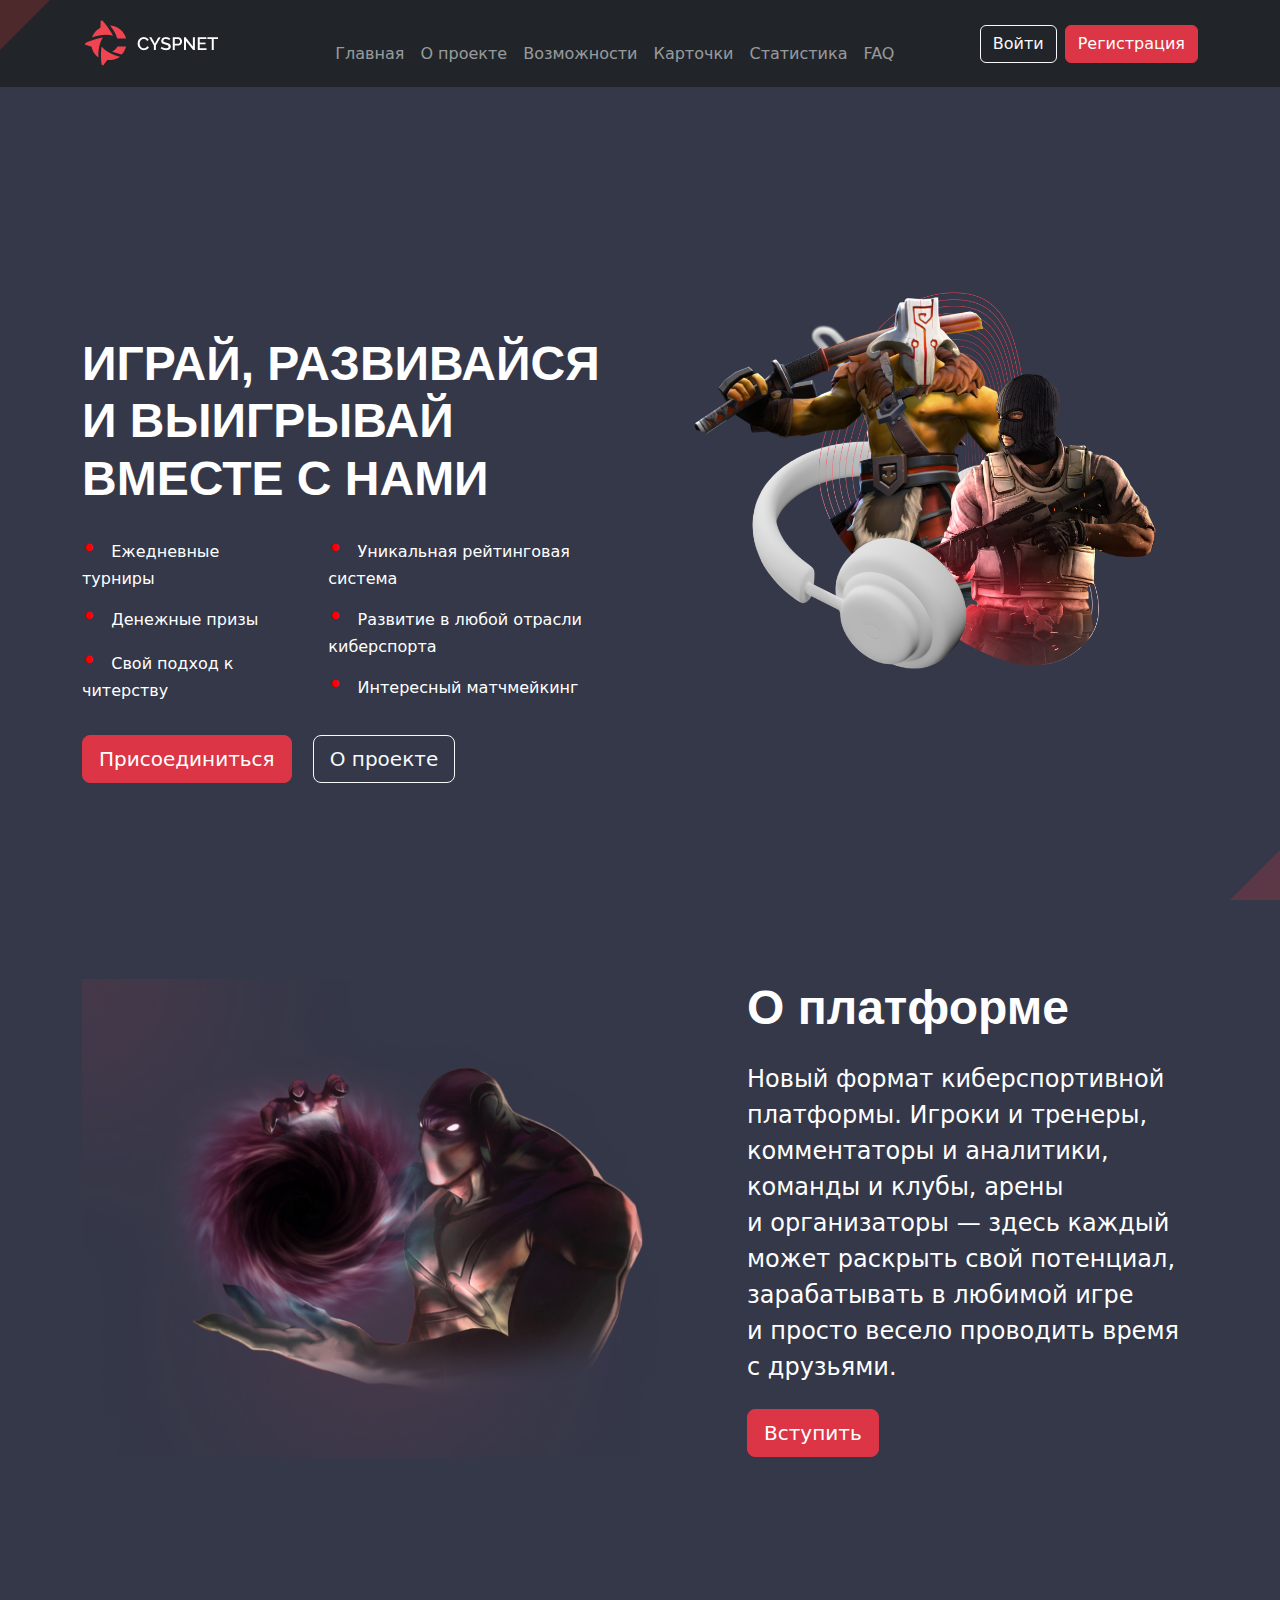
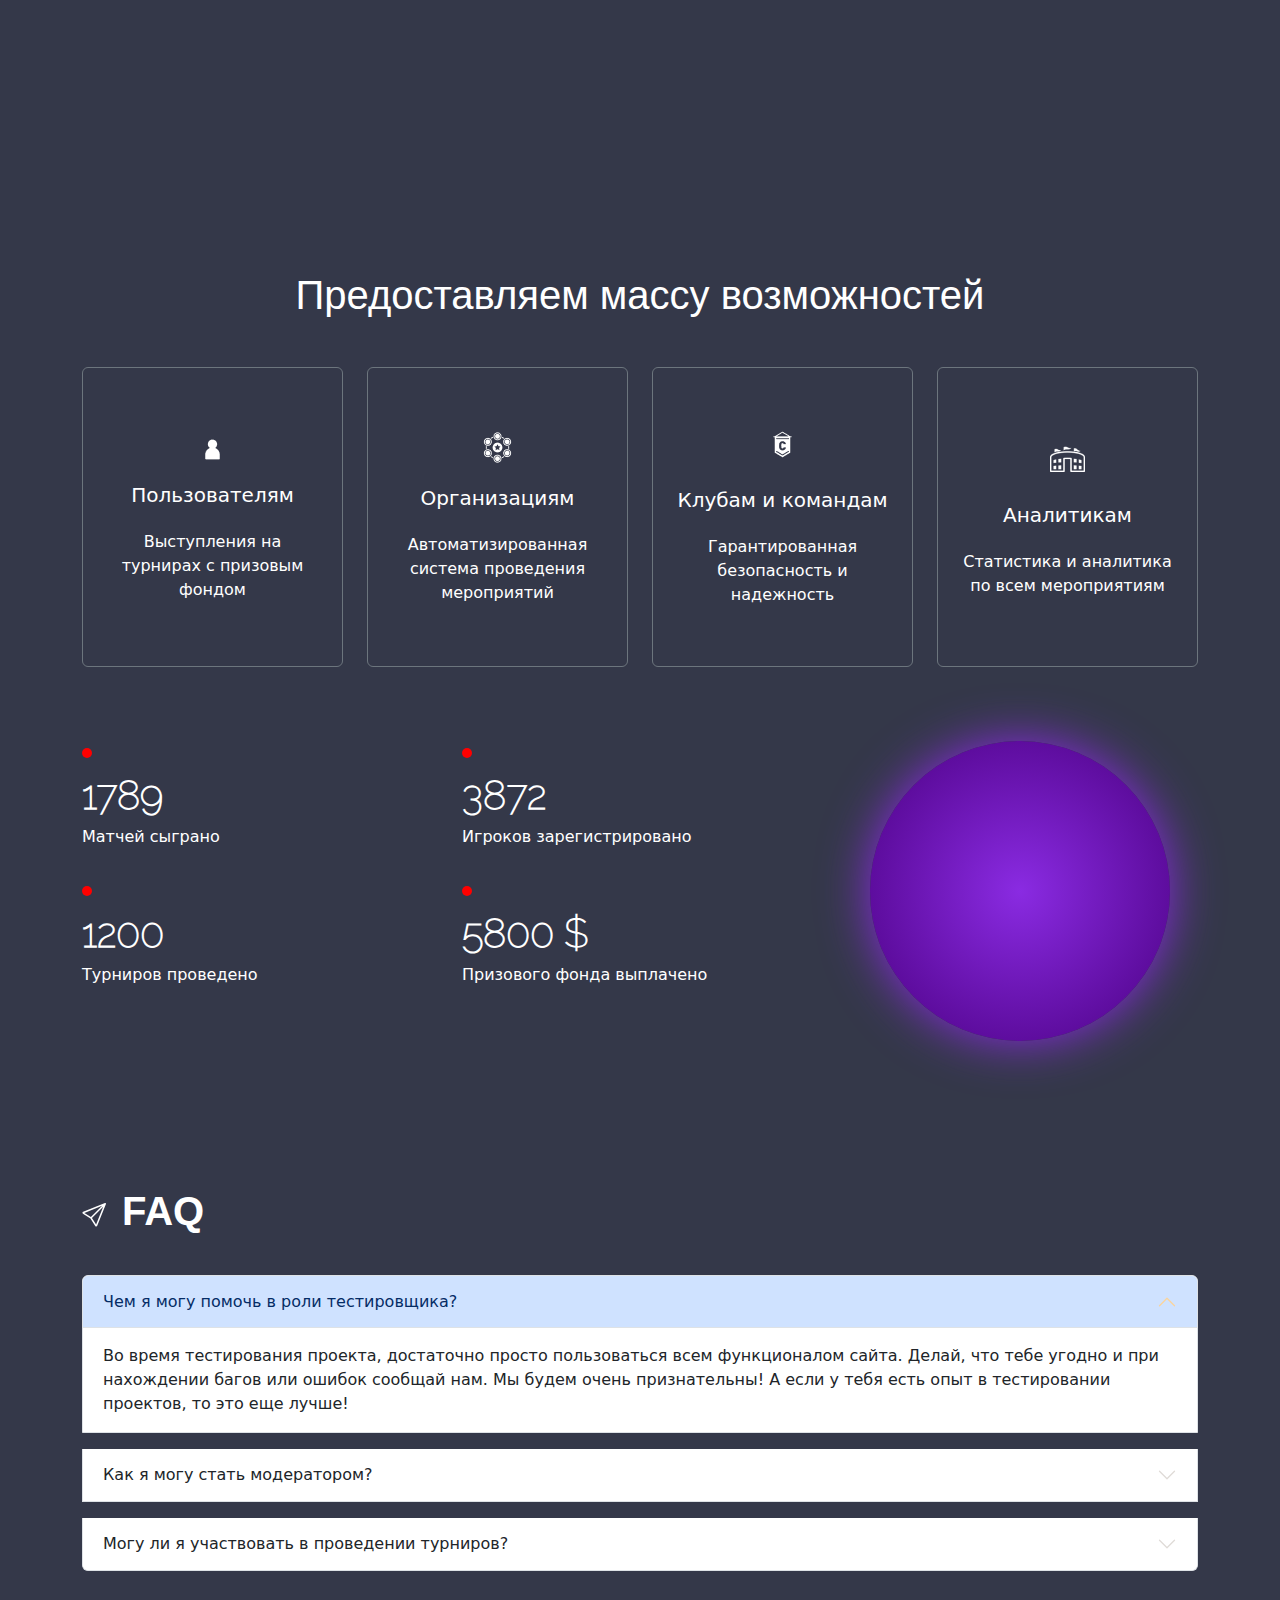
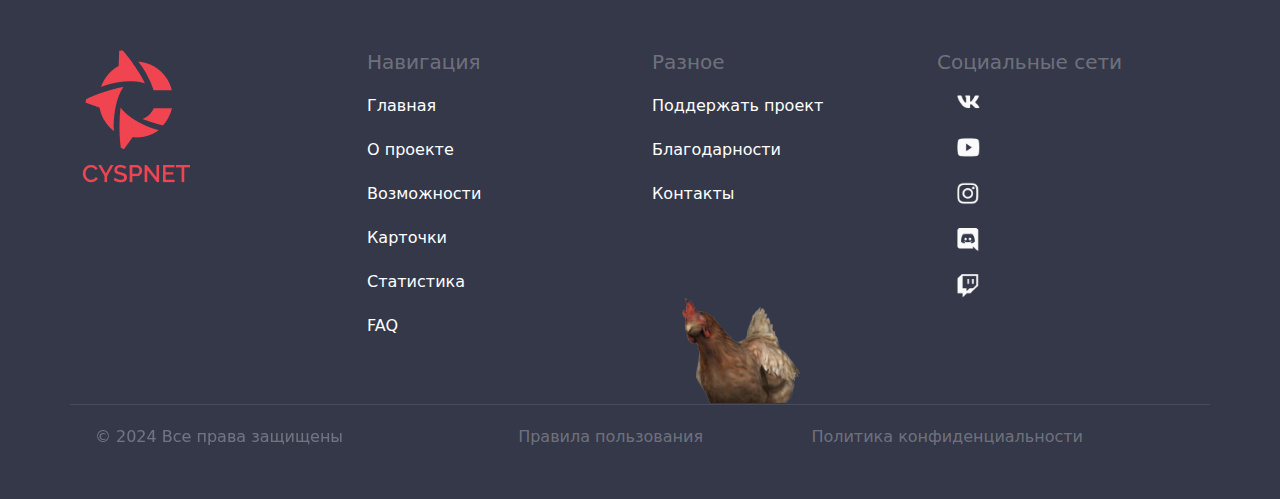
==== index.html @ 746503e1 "Add files via upload" ====
﻿<!DOCTYPE html>
<html lang="ru">
<head>
    <meta charset="UTF-8">
    <meta name="viewport" content="width=device-width, initial-scale=1.0">
    <title>CYSPNET</title>
    <link rel="stylesheet" href="style.css">
    <script src="js/jquery-3.5.1.min.js"></script>
    <link href="boostrap/css/bootstrap.min.css" rel="stylesheet">
</head>
<body>
<nav class="navbar navbar-expand-lg navbar-dark bg-dark">
    <div class="container">
        <a class="navbar-brand" href="index.html"><img src="images/Logo.png"></a>
        <button class="navbar-toggler" type="button" data-bs-toggle="collapse" data-bs-target="#navbarNav">
            <span class="navbar-toggler-icon"></span>
        </button>
        <div class="collapse navbar-collapse justify-content-center" id="navbarNav">
            <ul class="navbar-nav">
                <li class="nav-item"><a class="nav-link" href="#">Главная</a></li>
                <li class="nav-item"><a class="nav-link" href="#">О проекте</a></li>
                <li class="nav-item"><a class="nav-link" href="#">Возможности</a></li>
                <li class="nav-item"><a class="nav-link" href="#">Карточки</a></li>
                <li class="nav-item"><a class="nav-link" href="#">Статистика</a></li>
                <li class="nav-item"><a class="nav-link" href="#">FAQ</a></li>
            </ul>
        </div>
        <div class="d-flex">
            <a href="login.html"><button class="btn btn-outline-light me-2">Войти</button></a>
            <a href="register.html"><button class="btn btn-danger">Регистрация</button></a>
        </div>
    </div>
</nav>

<section class="hero text-white d-flex align-items-center">
    <div class="container">
        <div class="row">
            <div class="col-lg-6"  style="padding-top: 100px;">
                <h1>ИГРАЙ, РАЗВИВАЙСЯ <br> И ВЫИГРЫВАЙ<br> ВМЕСТЕ С НАМИ</h1>
                <ul class="list-unstyled d-flex justify-content-center features my-4">
                    <div class="me-5">
                        <li class="mb-2"><span class="bullet">•</span> Ежедневные турниры</li>
                        <li class="mb-2"><span class="bullet">•</span> Денежные призы</li>
                        <li class="mb-2"><span class="bullet">•</span> Свой подход к читерству</li>
                    </div>
                    <div>
                        <li class="mb-2"><span class="bullet">•</span> Уникальная рейтинговая система</li>
                        <li class="mb-2"><span class="bullet">•</span> Развитие в любой отрасли киберспорта</li>
                        <li class="mb-2"><span class="bullet">•</span> Интересный матчмейкинг</li>
                    </div>
                </ul>
                <div class="mt-4">
                    <a class="btn btn-danger btn-lg me-3" href="register.html">Присоединиться</a>
                    <a class="btn btn-outline-light btn-lg" href="#">О проекте</a>
                </div>
            </div>
            <div class="col-lg-6 d-none d-lg-block">
                <img src="images/gaming-characters.png" alt="Gaming Characters" class="img-fluid">
            </div>
        </div>
    </div>
</section>

<div class="hero py-5">
    <div class="triangle triangle-top-left"></div>
    <div class="triangle triangle-bottom-right"></div>
    <div class="container">
        <div class="row align-items-center">
            <div class="col-md-7 mb-4 mb-md-0">
                <img src="images/Group_170.png" alt="Character Illustration" class="img-fluid">
            </div>
            <div class="col-md-5" style="color: #FFFFFF;">
                <h1 class="display-4 mb-4">О платформе</h1>
                <p class="lead mb-4">Новый формат киберспортивной платформы. Игроки и тренеры, комментаторы и аналитики, команды и клубы, арены и организаторы — здесь каждый может раскрыть свой потенциал, зарабатывать в любимой игре и просто весело проводить время с друзьями.</p>
                <button class="btn btn-danger btn-lg">Вступить</button>
            </div>
        </div>
    </div>
</div>

<div style="background-color: #343849; color: #FFFFFF">
    <br><br>
<main class="container mt-5">
    <h1 class="text-center mb-5">Предоставляем массу возможностей</h1>
    <div class="row">
        <div class="col-md-3 col-sm-6 mb-4">
            <div class="card feature-card text-center h-100 bg-transparent border border-secondary" style="color: #FFFFFF; min-height: 300px;">
                <div class="card-body p-4 text-center d-flex flex-column justify-content-center align-items-center">
                    <img src="images/Component_9.png">
                    <h5 class="card-title" style="margin-top: 15px;">Пользователям</h5>
                    <p class="card-text" style="margin-top: 15px;">Выступления на турнирах с призовым фондом</p>
                </div>
            </div>
        </div>
        <div class="col-md-3 col-sm-6 mb-4">
            <div class="card feature-card text-center h-100 bg-transparent border border-secondary" style="color: #FFFFFF; min-height: 300px;">
                <div class="card-body p-4 text-center d-flex flex-column justify-content-center align-items-center">
                    <img src="images/organizer.png">
                    <i class="fas fa-cogs feature-icon"></i>
                    <h5 class="card-title" style="margin-top: 5px;">Организациям</h5>
                    <p class="card-text" style="margin-top: 15px;">Автоматизированная система проведения мероприятий</p>
                </div>
            </div>
        </div>
        <div class="col-md-3 col-sm-6 mb-4">
            <div class="card feature-card text-center h-100 bg-transparent border border-secondary" style="color: #FFFFFF; min-height: 300px;">
                <div class="card-body p-4 text-center d-flex flex-column justify-content-center align-items-center">
                    <img src="images/club.png">
                    <i class="fas fa-shield-alt feature-icon"></i>
                    <h5 class="card-title" style="margin-top: 10px;">Клубам и командам</h5>
                    <p class="card-text" style="margin-top: 15px;">Гарантированная безопасность и надежность</p>
                </div>
            </div>
        </div>
        <div class="col-md-3 col-sm-6 mb-4">
            <div class="card feature-card text-center h-100 bg-transparent border border-secondary" style="color: #FFFFFF; min-height: 300px;">
                <div class="card-body p-4 text-center d-flex flex-column justify-content-center align-items-center">
                    <img src="images/arena.png">
                    <i class="fas fa-chart-line feature-icon"></i>
                    <h5 class="card-title" style="margin-top: 15px;">Аналитикам</h5>
                    <p class="card-text" style="margin-top: 15px;">Статистика и аналитика по всем мероприятиям</p>
                </div>
            </div>
        </div>
    </div>
</main>
</div>

<div style="background-color: #343849; color: #FFFFFF;">
    <div class="container content">
        <div class="row">
            <div class="col-md-8">
                <div class="row">
                    <div class="col-sm-6 stat-item">
                        <div class="stat-number">1789</div>
                        <div class="stat-description">Матчей сыграно</div>
                    </div>
                    <div class="col-sm-6 stat-item">
                        <div class="stat-number">3872</div>
                        <div class="stat-description">Игроков зарегистрировано</div>
                    </div>
                    <div class="col-sm-6 stat-item">
                        <div class="stat-number">1200</div>
                        <div class="stat-description">Турниров проведено</div>
                    </div>
                    <div class="col-sm-6 stat-item">
                        <div class="stat-number">5800 $</div>
                        <div class="stat-description">Призового фонда выплачено</div>
                    </div>
                </div>
            </div>
            <div class="col-md-4 d-flex align-items-center">
                <div class="purple-orb"></div>
            </div>
        </div>
    </div>
</div>

<div style="background-color: #343849; color: #FFFFFF;">
    <br><br>
<div class="container faq-container">
    <div class="faq-header">
        <svg width="24" height="24" fill="currentColor" class="bi bi-send" viewBox="0 0 16 16">
            <path d="M15.854.146a.5.5 0 0 1 .11.54l-5.819 14.547a.75.75 0 0 1-1.329.124l-3.178-4.995L.643 7.184a.75.75 0 0 1 .124-1.33L15.314.037a.5.5 0 0 1 .54.11ZM6.636 10.07l2.761 4.338L14.13 2.576 6.636 10.07Zm6.787-8.201L1.591 6.602l4.339 2.76 7.494-7.493Z"/>
        </svg>
        <h1>FAQ</h1>
    </div>

    <div class="accordion" id="faqAccordion">
        <div class="accordion-item">
            <h2 class="accordion-header">
                <button class="accordion-button" type="button" data-bs-toggle="collapse" data-bs-target="#collapseOne" aria-expanded="true" aria-controls="collapseOne">
                    Чем я могу помочь в роли тестировщика?
                </button>
            </h2>
            <div id="collapseOne" class="accordion-collapse collapse show" data-bs-parent="#faqAccordion">
                <div class="accordion-body">
                    Во время тестирования проекта, достаточно просто пользоваться всем функционалом сайта. Делай, что тебе угодно и при нахождении багов или ошибок сообщай нам. Мы будем очень признательны! А если у тебя есть опыт в тестировании проектов, то это еще лучше!
                </div>
            </div>
        </div>
        <div class="accordion-item">
            <h2 class="accordion-header">
                <button class="accordion-button collapsed" type="button" data-bs-toggle="collapse" data-bs-target="#collapseTwo" aria-expanded="false" aria-controls="collapseTwo">
                    Как я могу стать модератором?
                </button>
            </h2>
            <div id="collapseTwo" class="accordion-collapse collapse" data-bs-parent="#faqAccordion">
                <div class="accordion-body">
                    Во время тестирования проекта, достаточно просто пользоваться всем функционалом сайта. Делай, что тебе угодно и при нахождении багов или ошибок сообщай нам. Мы будем очень признательны! А если у тебя есть опыт в тестировании проектов, то это еще лучше!
                </div>
            </div>
        </div>
        <div class="accordion-item">
            <h2 class="accordion-header">
                <button class="accordion-button collapsed" type="button" data-bs-toggle="collapse" data-bs-target="#collapseThree" aria-expanded="false" aria-controls="collapseThree">
                    Могу ли я участвовать в проведении турниров?
                </button>
            </h2>
            <div id="collapseThree" class="accordion-collapse collapse" data-bs-parent="#faqAccordion">
                <div class="accordion-body">
                    Во время тестирования проекта, достаточно просто пользоваться всем функционалом сайта. Делай, что тебе угодно и при нахождении багов или ошибок сообщай нам. Мы будем очень признательны! А если у тебя есть опыт в тестировании проектов, то это еще лучше!
                </div>
            </div>
        </div>
    </div>
</div>
</div>

<div style="background-color: #343849; color: #FFFFFF; margin-top: -35px">
<footer class="footer">
    <div class="container">
        <div class="row">
            <div class="col-md-3 mb-4 mb-md-0">
                <div class="logo">
                    <a class="logo-icon" href="index.html"><img src="images/Logo2.png"></a>
                </div>
            </div>
            <div class="col-md-3 mb-4 mb-md-0">
                <h5 style="color: rgba(255, 255, 255, 0.3);">Навигация</h5>
                <ul class="list-unstyled">
                    <li><a href="#" class="nav-link">Главная</a></li>
                    <li><a href="#" class="nav-link">О проекте</a></li>
                    <li><a href="#" class="nav-link">Возможности</a></li>
                    <li><a href="#" class="nav-link">Карточки</a></li>
                    <li><a href="#" class="nav-link">Статистика</a></li>
                    <li><a href="#" class="nav-link">FAQ</a></li>
                </ul>
            </div>
            <div class="col-md-3 mb-4 mb-md-0">
                <h5 style="color: rgba(255, 255, 255, 0.3);">Разное</h5>
                <ul class="list-unstyled">
                    <li><a href="#" class="nav-link">Поддержать проект</a></li>
                    <li><a href="#" class="nav-link">Благодарности</a></li>
                    <li><a href="#" class="nav-link">Контакты</a></li>
                </ul>
                <img src="images/chicken.png" alt="Chicken" class="chicken-img">
            </div>
            <div class="col-md-3">
                <h5 style="color: rgba(255, 255, 255, 0.3);">Социальные сети</h5>
                <div class="social-icons">
                    <img src="images/socseti.png" style="width: 50px;">
                </div>
            </div>
        </div>
        <div class="row bottom-links" style="margin-top: 50px">
            <div class="col-md-3 text-start">
                <span class="copyright float-end">© 2024 Все права защищены</span>
            </div>
            <div class="col-md-4 text-end">
                <a href="#">Правила пользования</a>
            </div>
            <div class="col-md-4 text-end">
                <a href="#">Политика конфиденциальности</a>
            </div>
        </div>
    </div>
</footer>
</div>
<script src="boostrap/js/bootstrap.bundle.min.js"></script>
</body>
</html>
---- style.css ----
@media (max-width: 768px) {
    .hero h1 {
        font-size: 36px;
    }

    .features ul {
        text-align: center;
    }

    .features ul li {
        font-size: 16px;
    }

    .features .bullet {
        display: inline-block;
        vertical-align: middle;
    }
    .purple-orb {
        width: 200px;
        height: 200px;
        margin-top: 30px;
    }
}
@font-face {
    font-family: 'Raleway';
    src: url(fonts/Raleway.ttf);
    font-family: 'Raleway SemiBold';
    src: url(fonts/Raleway_semibold.ttf);
    font-family: 'Raleway Thin';
    src: url(fonts/Raleway_Thin.ttf);
}
h1{
    font-family: 'Raleway SemiBold', sans-serif;
}
body {
    background-color: #343849;
    font-family: 'Raleway', sans-serif;
}
header{
    background-color: #343849;
}

header .logo img {
    height: 40px;
}

.hero {
    background-color: #343849;
    padding: 60px 0;
    height: calc(100vh - 56px); /* Adjust to height minus header */
}

.hero h1 {
    font-size: 48px;
    font-weight: bold;
}

.features ul {
    padding-left: 0;
    list-style: none;
}

.features ul li {
    font-size: 48px;
}

.features .bullet {
    color: red;
    font-size: 1.5em;
    margin-right: 10px;
}
.hero p {
    font-size: 1.5rem;
    margin-bottom: 2rem;
}
.btn-primary {
    background-color: #ff3b3b;
    border-color: #ff3b3b;
}
.triangle {
    width: 0;
    height: 0;
    border-style: solid;
    position: absolute;
}
.triangle-top-left {
    border-width: 50px 50px 0 0;
    border-color: rgba(255,62,62,0.2) transparent transparent transparent;
    top: 0;
    left: 0;
}
.triangle-bottom-right {
    border-width: 0 0 50px 50px;
    border-color: transparent transparent rgba(255,62,62,0.2) transparent;
    bottom: 0;
    right: 0;
}
.btn-coral {
    background-color: #ff6b6b;
    border-color: #ff6b6b;
    color: white;
}
.btn-coral:hover {
    background-color: #ff5252;
    border-color: #ff5252;
    color: white;
}
.feature-card {
    background-color: #343849;
    border: none;
    transition: transform 0.3s;
}
.feature-card:hover {
    transform: translateY(-5px);
}
.feature-icon {
    font-size: 2rem;
    margin-bottom: 1rem;
}
.content {
    padding: 50px 0;
}
.stat-item {
    margin-bottom: 30px;
}
.stat-item::before {
    content: '';
    display: inline-block;
    width: 10px;
    height: 10px;
    background-color: #ff0000;
    border-radius: 50%;
    margin-right: 10px;
}
.stat-number {
    font-size: 2.5rem;
    font-weight: bold;
    font-family: 'Raleway Thin';
}
.stat-description {
    font-size: 1rem;
}
.purple-orb {
    width: 300px;
    height: 300px;
    background: radial-gradient(circle, #8a2be2, #4b0082);
    border-radius: 50%;
    box-shadow: 0 0 50px #8a2be2;
    margin: auto;
}
.faq-container {
    max-width: 800px;
    margin: 2rem auto;
    padding: 1rem;
}
.faq-header {
    display: flex;
    align-items: center;
    margin-bottom: 2rem;
}
.faq-header h1 {
    margin-left: 1rem;
    font-weight: bold;
}

.accordion-item {
    background-color: rgba(0, 0, 0, 0.5);
    border: none;
    margin-bottom: 1rem;
}
.accordion-button {
    background-color: rgba(0, 0, 0, 0.5);
    color: white;
}
.accordion-button:not(.collapsed) {
    background-color: rgba(255, 255, 255, 0.1);
    color: white;
}
.accordion-button::after {
    filter: invert(1);
}
.decorative-icon {
    position: absolute;
    color: rgba(255, 255, 255, 0.1);
    font-size: 2rem;
}

.footer {
    background-color: #343849;
    padding: 50px 0;
}
.logo {
    font-size: 24px;
    font-weight: bold;
}
.logo-icon {
    color: #ff0000;
    margin-right: 10px;
}
.nav-link {
    color: #ffffff;
    padding: 5px 0;
    margin-top: 20px;
}
.social-icons a {
    color: #ffffff;
    font-size: 24px;
    margin-right: 15px;
}
.bottom-links {
    border-top: 1px solid rgba(255,255,255,0.1);
    padding-top: 20px;
    margin-top: 20px;
}
.bottom-links a {
    color: rgba(255, 255, 255, 0.3);
    text-decoration: none;
    margin-right: 20px;
}
.copyright {
    opacity: 0.3;
}
.chicken-img {
    position: relative;
    bottom: -50px;
    right: 10px;
    width: 170px;
    height: auto;
}
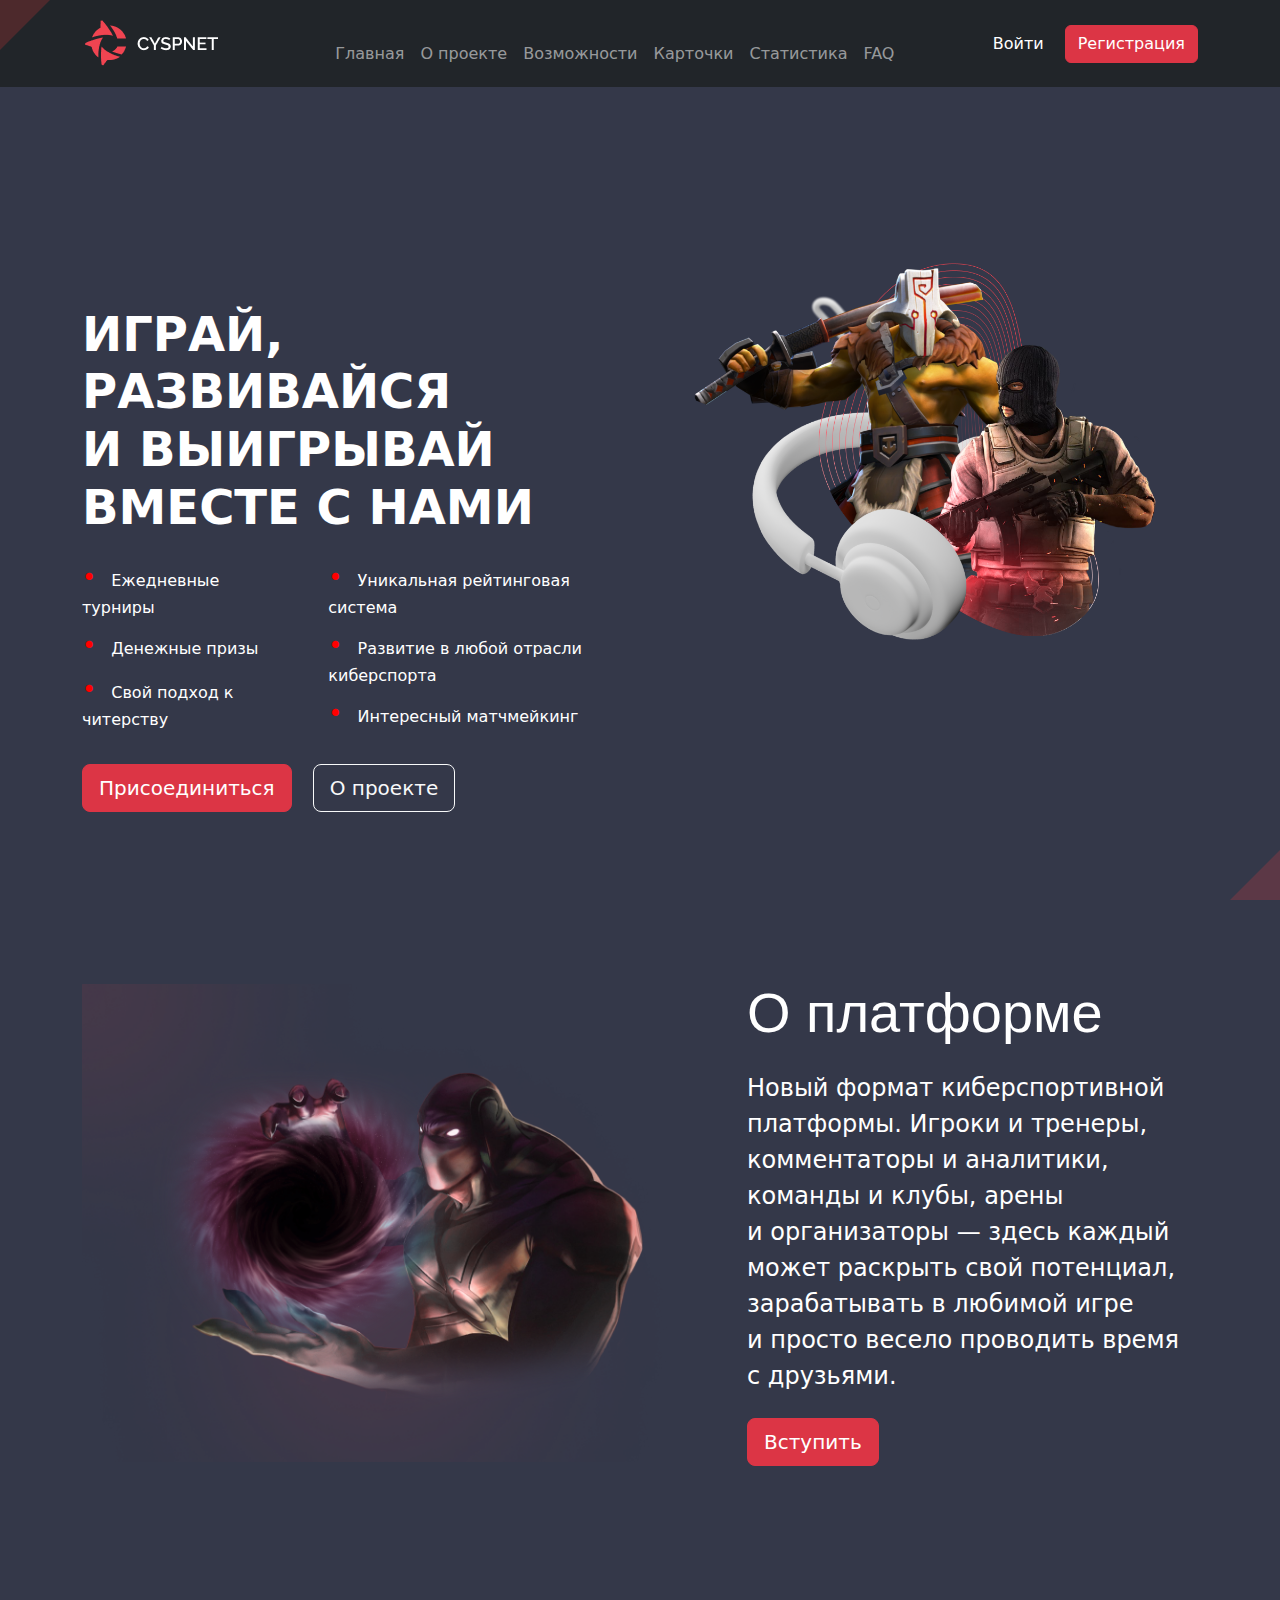
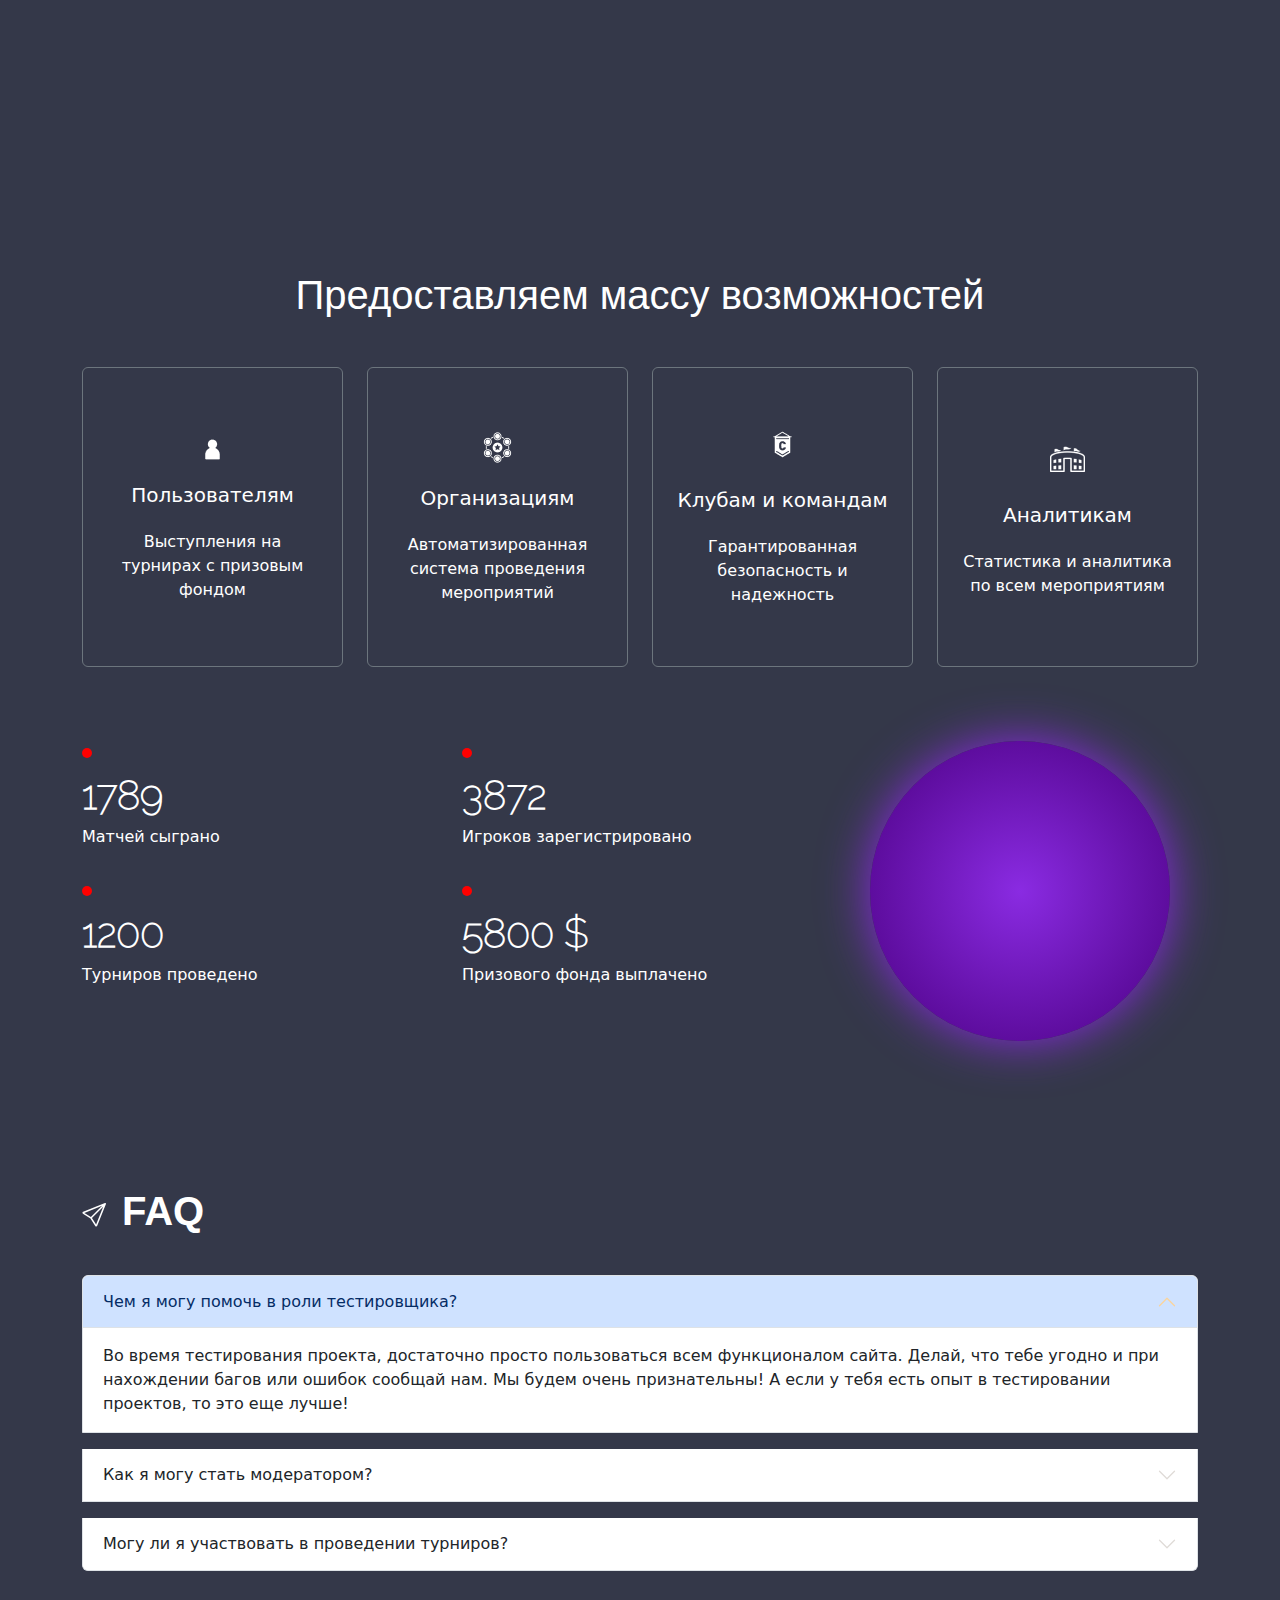
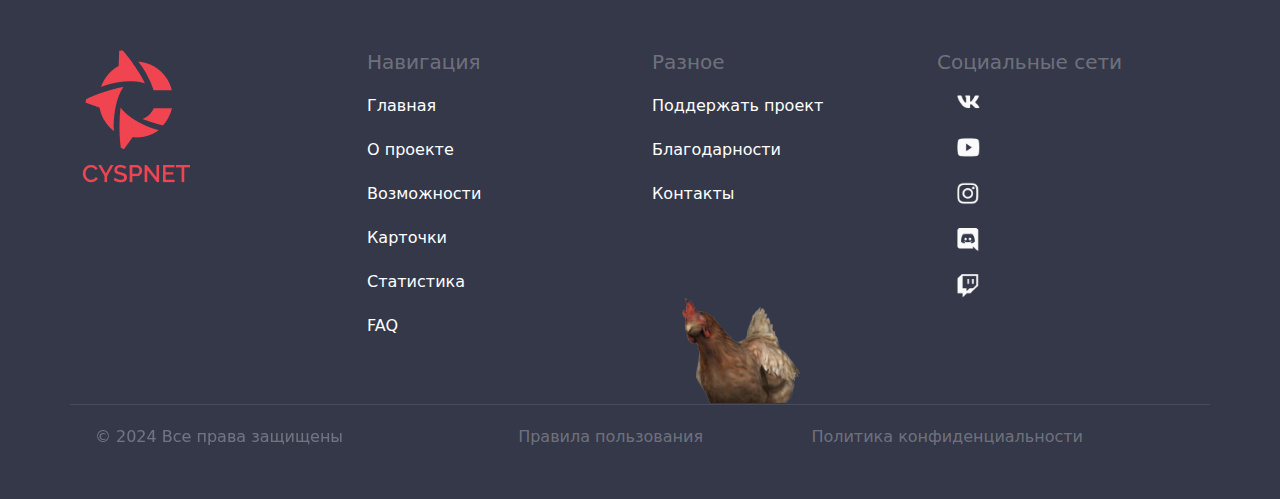
==== commit ca7848c2: "Add files via upload" ====
--- a/index.html
+++ b/index.html
@@ -11,7 +11,7 @@
 <body>
 <nav class="navbar navbar-expand-lg navbar-dark bg-dark">
     <div class="container">
-        <a class="navbar-brand" href="index.html"><img src="images/Logo.png"></a>
+        <a class="navbar-brand" href="index.html"><img src="images/Logo.png" alt="logo"></a>
         <button class="navbar-toggler" type="button" data-bs-toggle="collapse" data-bs-target="#navbarNav">
             <span class="navbar-toggler-icon"></span>
         </button>
@@ -26,8 +26,8 @@
             </ul>
         </div>
         <div class="d-flex">
-            <a href="login.html"><button class="btn btn-outline-light me-2">Войти</button></a>
-            <a href="register.html"><button class="btn btn-danger">Регистрация</button></a>
+            <div class="btn me-2"><a href="login.html" style="color: #FFFFFF; text-decoration: none;">Войти</a></div>
+            <div class="btn btn-danger"><a href="register.html" style="color: #FFFFFF; text-decoration: none;">Регистрация</a></div>
         </div>
     </div>
 </nav>
@@ -36,19 +36,19 @@
     <div class="container">
         <div class="row">
             <div class="col-lg-6"  style="padding-top: 100px;">
-                <h1>ИГРАЙ, РАЗВИВАЙСЯ <br> И ВЫИГРЫВАЙ<br> ВМЕСТЕ С НАМИ</h1>
-                <ul class="list-unstyled d-flex justify-content-center features my-4">
+                <h2>ИГРАЙ, РАЗВИВАЙСЯ <br> И ВЫИГРЫВАЙ<br> ВМЕСТЕ С НАМИ</h2>
+                <div class="list-unstyled d-flex justify-content-center features my-4">
                     <div class="me-5">
-                        <li class="mb-2"><span class="bullet">•</span> Ежедневные турниры</li>
-                        <li class="mb-2"><span class="bullet">•</span> Денежные призы</li>
-                        <li class="mb-2"><span class="bullet">•</span> Свой подход к читерству</li>
+                        <div class="mb-2"><span class="bullet">•</span> Ежедневные турниры</div>
+                        <div class="mb-2"><span class="bullet">•</span> Денежные призы</div>
+                        <div class="mb-2"><span class="bullet">•</span> Свой подход к читерству</div>
                     </div>
                     <div>
-                        <li class="mb-2"><span class="bullet">•</span> Уникальная рейтинговая система</li>
-                        <li class="mb-2"><span class="bullet">•</span> Развитие в любой отрасли киберспорта</li>
-                        <li class="mb-2"><span class="bullet">•</span> Интересный матчмейкинг</li>
-                    </div>
-                </ul>
+                        <div class="mb-2"><span class="bullet">•</span> Уникальная рейтинговая система</div>
+                        <div class="mb-2"><span class="bullet">•</span> Развитие в любой отрасли киберспорта</div>
+                        <div class="mb-2"><span class="bullet">•</span> Интересный матчмейкинг</div>
+                    </div>
+                </div>
                 <div class="mt-4">
                     <a class="btn btn-danger btn-lg me-3" href="register.html">Присоединиться</a>
                     <a class="btn btn-outline-light btn-lg" href="#">О проекте</a>
@@ -86,7 +86,7 @@
         <div class="col-md-3 col-sm-6 mb-4">
             <div class="card feature-card text-center h-100 bg-transparent border border-secondary" style="color: #FFFFFF; min-height: 300px;">
                 <div class="card-body p-4 text-center d-flex flex-column justify-content-center align-items-center">
-                    <img src="images/Component_9.png">
+                    <img src="images/Component_9.png" alt="users">
                     <h5 class="card-title" style="margin-top: 15px;">Пользователям</h5>
                     <p class="card-text" style="margin-top: 15px;">Выступления на турнирах с призовым фондом</p>
                 </div>
@@ -95,7 +95,7 @@
         <div class="col-md-3 col-sm-6 mb-4">
             <div class="card feature-card text-center h-100 bg-transparent border border-secondary" style="color: #FFFFFF; min-height: 300px;">
                 <div class="card-body p-4 text-center d-flex flex-column justify-content-center align-items-center">
-                    <img src="images/organizer.png">
+                    <img src="images/organizer.png" alt="organizer">
                     <i class="fas fa-cogs feature-icon"></i>
                     <h5 class="card-title" style="margin-top: 5px;">Организациям</h5>
                     <p class="card-text" style="margin-top: 15px;">Автоматизированная система проведения мероприятий</p>
@@ -105,7 +105,7 @@
         <div class="col-md-3 col-sm-6 mb-4">
             <div class="card feature-card text-center h-100 bg-transparent border border-secondary" style="color: #FFFFFF; min-height: 300px;">
                 <div class="card-body p-4 text-center d-flex flex-column justify-content-center align-items-center">
-                    <img src="images/club.png">
+                    <img src="images/club.png" alt="club">
                     <i class="fas fa-shield-alt feature-icon"></i>
                     <h5 class="card-title" style="margin-top: 10px;">Клубам и командам</h5>
                     <p class="card-text" style="margin-top: 15px;">Гарантированная безопасность и надежность</p>
@@ -115,7 +115,7 @@
         <div class="col-md-3 col-sm-6 mb-4">
             <div class="card feature-card text-center h-100 bg-transparent border border-secondary" style="color: #FFFFFF; min-height: 300px;">
                 <div class="card-body p-4 text-center d-flex flex-column justify-content-center align-items-center">
-                    <img src="images/arena.png">
+                    <img src="images/arena.png" alt="arena">
                     <i class="fas fa-chart-line feature-icon"></i>
                     <h5 class="card-title" style="margin-top: 15px;">Аналитикам</h5>
                     <p class="card-text" style="margin-top: 15px;">Статистика и аналитика по всем мероприятиям</p>
@@ -213,7 +213,7 @@
         <div class="row">
             <div class="col-md-3 mb-4 mb-md-0">
                 <div class="logo">
-                    <a class="logo-icon" href="index.html"><img src="images/Logo2.png"></a>
+                    <a class="logo-icon" href="index.html"><img src="images/Logo2.png" alt="logo-footer"></a>
                 </div>
             </div>
             <div class="col-md-3 mb-4 mb-md-0">
@@ -239,7 +239,7 @@
             <div class="col-md-3">
                 <h5 style="color: rgba(255, 255, 255, 0.3);">Социальные сети</h5>
                 <div class="social-icons">
-                    <img src="images/socseti.png" style="width: 50px;">
+                    <img src="images/socseti.png" style="width: 50px;" alt="socseti">
                 </div>
             </div>
         </div>
--- a/style.css
+++ b/style.css
@@ -50,7 +50,7 @@
     height: calc(100vh - 56px); /* Adjust to height minus header */
 }
 
-.hero h1 {
+.hero h2 {
     font-size: 48px;
     font-weight: bold;
 }
